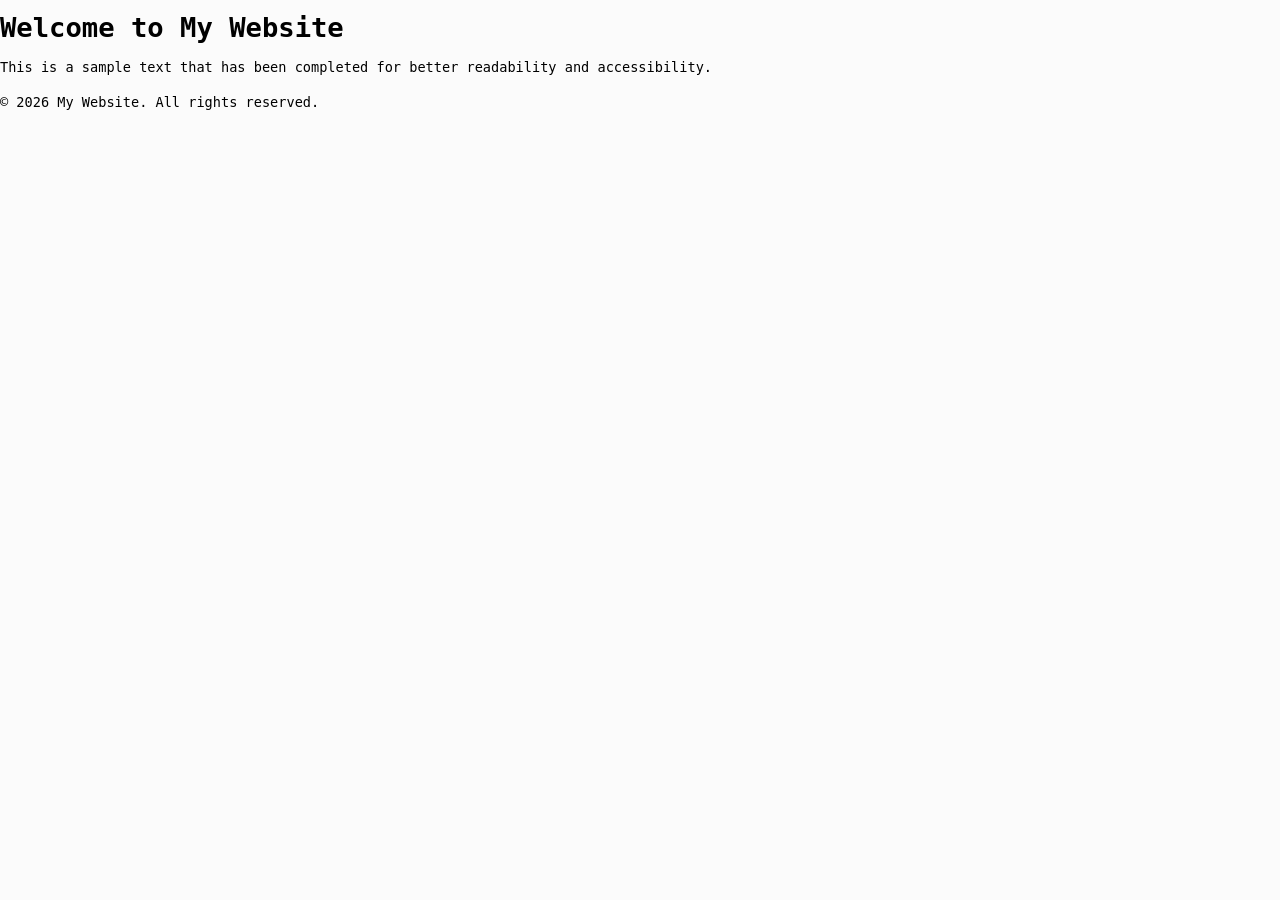
==== index.html @ 0e829ebf "Fix CSS file paths and rename stylesheet file Co-authored-by: Phrrancis <60043467+Phrrancis@users.no" ====
<!DOCTYPE html>
<html lang="en">
<head>
    <meta charset="UTF-8">
    <meta name="viewport" content="width=device-width, initial-scale=1.0">
    <link rel="stylesheet" href="stylesheets/normalise.css">
    <link rel="stylesheet" href="stylesheets/stylesheet.css">
    <title>My Website</title>
</head>
<body>
    <header>
        <h1>Welcome to My Website</h1>
    </header>
    <main>
        <section>
            <p>This is a sample text that has been completed for better readability and accessibility.</p>
        </section>
    </main>
    <footer>
        <p>&copy; 2026 My Website. All rights reserved.</p>
    </footer>
    <script>
        // Initialize analytics with the correct domain
        var analyticsDomain = 'https://www.correct-analytics-domain.com';
    </script>
</body>
</html>
---- stylesheets/normalise.css ----
/*! normalize.css | Optimized for modern browsers | Updated Version */

/* Base Reset */
html {
    font-family: sans-serif; /* Default font family */
    -ms-text-size-adjust: 100%; /* Prevent text size adjust in IE */
    -webkit-text-size-adjust: 100%; /* Prevent text size adjust in WebKit browsers */
}

body {
    margin: 0;
}

/* HTML5 Sectioning Elements */
article,
aside,
details,
figcaption,
figure,
footer,
header,
main,
menu,
nav,
section,
summary {
    display: block; /* Ensure proper block behavior */
}

/* Media Elements */
audio,
canvas,
progress,
video {
    display: inline-block; /* Consistency across browsers */
    vertical-align: baseline
---- stylesheets/stylesheet.css ----
* {
    box-sizing: border-box;
}

body {
    margin: 0;
    padding: 0;
    font-family: 'Roboto Mono', monospace; /* Keep unique font choice */
    font-size: 0.85rem;
    line-height: 1.3rem;
    color: #000;
    background-color: #FBFBFB;
}

/* Links */
a {
    color: #005C9C;
    text-decoration: none;
}
a:hover {
    text-decoration: underline;
}

/* Main Content */
.main-content {
    margin: 0 auto;
    padding: 2rem 1rem;
    max-width: 42rem;
}
@media screen and (min-width: 42em) {
    .main-content {
        padding: 4rem 6rem;
        max-width: 48rem;
    }
}

.main-content p {
    margin: 1.5rem 0;
}

.main-content strong {
    font-weight: normal;
    border-bottom: 2px solid indianred;
}

/* Lists */
.main-content ul {
    margin: 0;
    padding-left: 1rem;
}
.main-content ul li {
    margin: 0.5rem 0;
    line-height: 1.5rem;
}

/* Headings */
h2 {
    margin: 1rem 0;
    font-size: 1rem;
}
h2 span {
    font-size: 0.8rem;
    color: #bbb;
    font-weight: normal;
}

/* Horizontal Rule */
hr {
    border: none;
    border-top: 1px solid #ddd;
    margin: 1rem 0;
}

/* Navigation Links */
a.nav {
    margin: 2rem 0;
    display: block;
    font-weight: bold;
}
a.nav:hover {
    text-decoration: underline;
}

/* Date Styling */
.date {
    color: #bbb;
    font-weight: bold;
    font-size: 12px;
    display: inline-block;
    margin-right: 10px;
}

/* Posts */
.post {
    line-height: 1.7rem;
}
.post img {
    width: 100%; /*
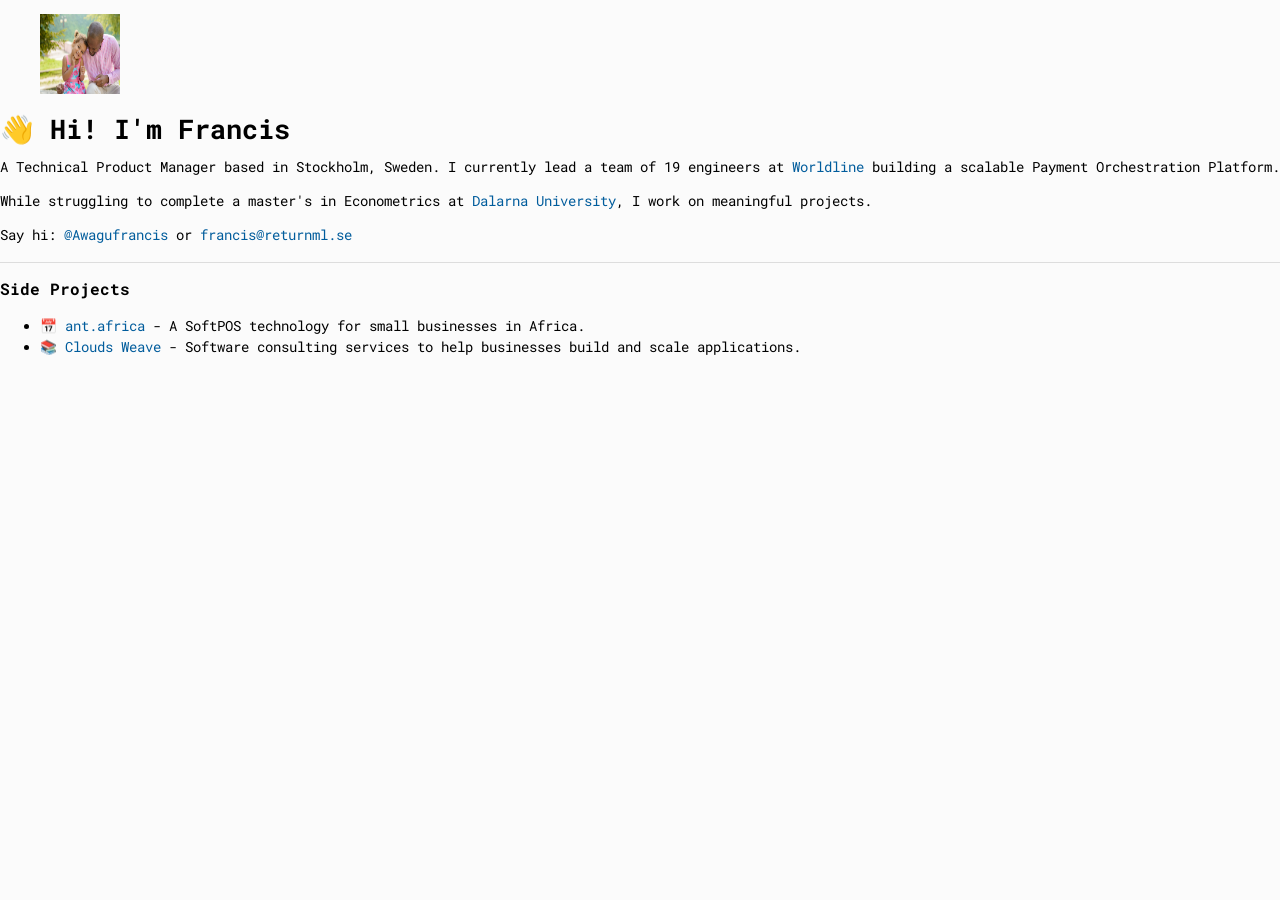
==== commit 1bc2243e: "Revert "Updated index.html with improved HTML and fixed references" This reverts commit 9c46b433aa74" ====
--- a/index.html
+++ b/index.html
@@ -2,26 +2,49 @@
 <html lang="en">
 <head>
     <meta charset="UTF-8">
-    <meta name="viewport" content="width=device-width, initial-scale=1.0">
-    <link rel="stylesheet" href="stylesheets/normalise.css">
-    <link rel="stylesheet" href="stylesheets/stylesheet.css">
-    <title>My Website</title>
+    <meta name="viewport" content="width=device-width, initial-scale=1">
+    <meta name="author" content="Francis Awagu">
+    <meta name="description" content="Portfolio of Francis Awagu, Technical Product Manager based in Sweden.">
+    <link rel="stylesheet" href="stylesheets/normalize.css" media="screen">
+    <link rel="stylesheet" href="stylesheets/stylesheet.css?v=1" media="screen">
+    <link href="https://fonts.googleapis.com/css2?family=Krona+One&family=Roboto+Mono:wght@400;700&display=swap" 
+          rel="stylesheet">
+    <link rel="alternate" type="application/rss+xml" title="Francis Awagu | Indie Hacking" href="/feed.xml">
+    <link rel="icon" href="favicon.ico">
+    <title>Francis Awagu</title>
 </head>
 <body>
     <header>
-        <h1>Welcome to My Website</h1>
+        <figure>
+            <img src="profile_pic.jpg" alt="Portrait of Francis Awagu" width="80" height="80" loading="lazy" class="profile-pic">
+        </figure>
+        <h1>👋 Hi! I'm Francis</h1>
+        <p>
+            A Technical Product Manager based in Stockholm, Sweden. I currently lead a team of 19 engineers at 
+            <a href="https://worldline.com/en-gb/home/main-navigation/solutions/merchants/payment-orchestration" 
+               target="_blank" rel="noopener noreferrer">Worldline</a> building a scalable Payment Orchestration Platform.
+        </p>
+        <p>
+            While struggling to complete a master's in Econometrics at 
+            <a href="https://www.du.se/en" target="_blank" rel="noopener noreferrer">Dalarna University</a>, I work on meaningful projects.
+        </p>
+        <p>Say hi: 
+            <a href="https://twitter.com/Awagufrancis" target="_blank" rel="noopener noreferrer">@Awagufrancis</a> or 
+            <a href="mailto:francis@returnml.se">francis@returnml.se</a>
+        </p>
     </header>
+    <hr>
     <main>
         <section>
-            <p>This is a sample text that has been completed for better readability and accessibility.</p>
+            <h2>Side Projects</h2>
+            <ul>
+                <li>📅 <a href="https://ant.africa/" target="_blank" rel="noopener noreferrer">ant.africa</a> - A SoftPOS technology for small businesses in Africa.</li>
+                <li>📚 <a href="https://clouds-weave.com/" target="_blank" rel="noopener noreferrer">Clouds Weave</a> - Software consulting services to help businesses build and scale applications.</li>
+            </ul>
         </section>
     </main>
     <footer>
-        <p>&copy; 2026 My Website. All rights reserved.</p>
+        <script defer data-domain="irazayats.com" src="https://plausible.io/js/script.js"></script>
     </footer>
-    <script>
-        // Initialize analytics with the correct domain
-        var analyticsDomain = 'https://www.correct-analytics-domain.com';
-    </script>
 </body>
-</html>+</html>
--- a/stylesheets/stylesheet.css
+++ b/stylesheets/stylesheet.css
@@ -95,4 +95,5 @@
     line-height: 1.7rem;
 }
 .post img {
-    width: 100%; /*
+    width: 100%;
+}
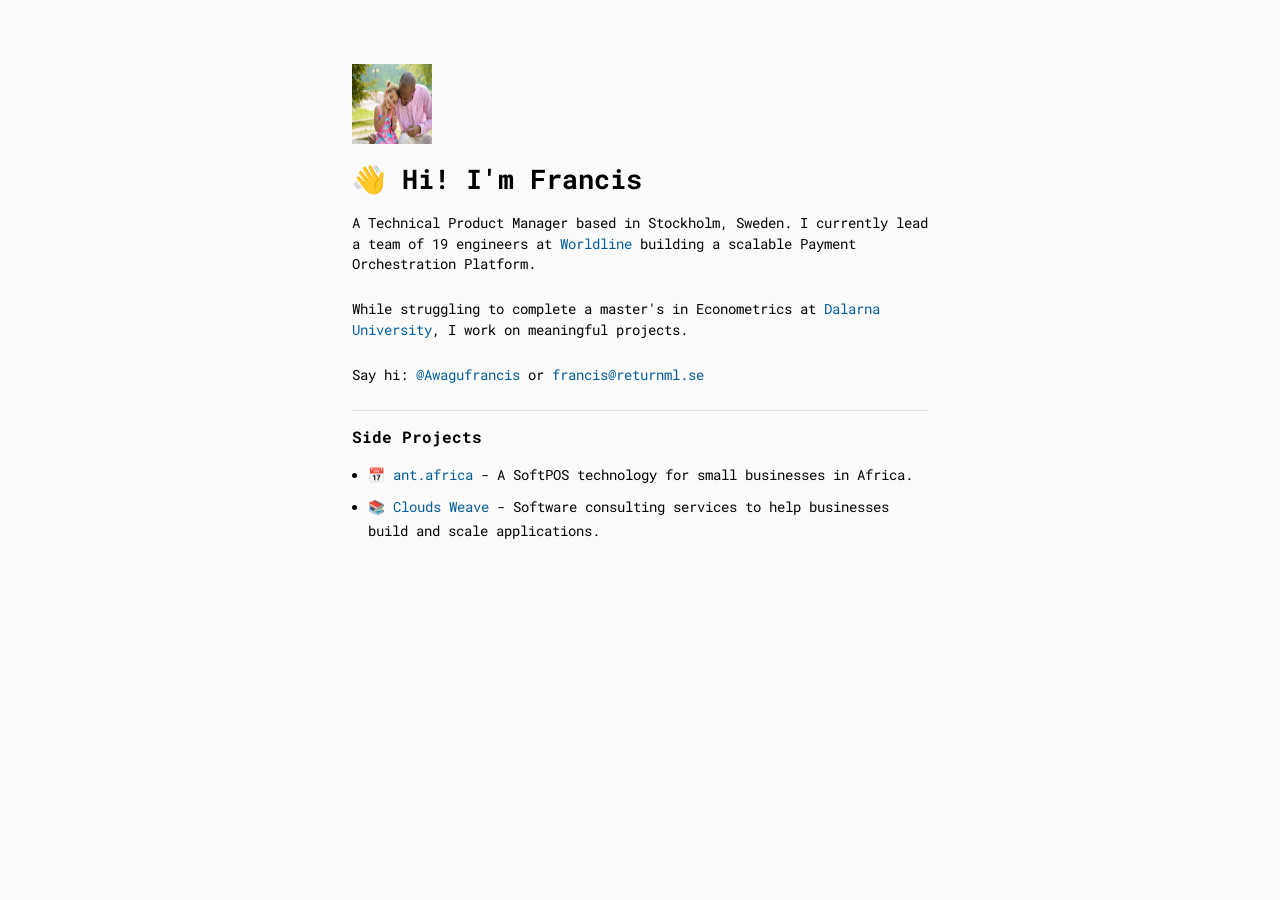
==== commit f3bd8d63: "Fix bugs, accessibility, SEO, and performance issues - Fix Plausible analytics domain (was irazayats" ====
--- a/index.html
+++ b/index.html
@@ -5,46 +5,71 @@
     <meta name="viewport" content="width=device-width, initial-scale=1">
     <meta name="author" content="Francis Awagu">
     <meta name="description" content="Portfolio of Francis Awagu, Technical Product Manager based in Sweden.">
-    <link rel="stylesheet" href="stylesheets/normalize.css" media="screen">
-    <link rel="stylesheet" href="stylesheets/stylesheet.css?v=1" media="screen">
-    <link href="https://fonts.googleapis.com/css2?family=Krona+One&family=Roboto+Mono:wght@400;700&display=swap" 
+
+    <!-- Open Graph / Social sharing -->
+    <meta property="og:type" content="website">
+    <meta property="og:url" content="https://francis.github.io/">
+    <meta property="og:title" content="Francis Awagu | Technical Product Manager">
+    <meta property="og:description" content="Portfolio of Francis Awagu, Technical Product Manager based in Sweden.">
+    <meta property="og:image" content="https://francis.github.io/profile_pic.jpg">
+    <meta name="twitter:card" content="summary">
+    <meta name="twitter:site" content="@Awagufrancis">
+    <meta name="twitter:title" content="Francis Awagu | Technical Product Manager">
+    <meta name="twitter:description" content="Portfolio of Francis Awagu, Technical Product Manager based in Sweden.">
+    <meta name="twitter:image" content="https://francis.github.io/profile_pic.jpg">
+
+    <!-- Canonical URL -->
+    <link rel="canonical" href="https://francis.github.io/">
+
+    <link rel="stylesheet" href="stylesheets/normalise.css" media="screen">
+    <link rel="stylesheet" href="stylesheets/stylesheet.css" media="screen">
+
+    <!-- Google Fonts with preconnect for performance -->
+    <link rel="preconnect" href="https://fonts.googleapis.com">
+    <link rel="preconnect" href="https://fonts.gstatic.com" crossorigin>
+    <link href="https://fonts.googleapis.com/css2?family=Krona+One&family=Roboto+Mono:wght@400;700&display=swap"
           rel="stylesheet">
-    <link rel="alternate" type="application/rss+xml" title="Francis Awagu | Indie Hacking" href="/feed.xml">
-    <link rel="icon" href="favicon.ico">
-    <title>Francis Awagu</title>
+
+    <link rel="icon" href="favicon.svg" type="image/svg+xml">
+    <title>Francis Awagu | Technical Product Manager</title>
 </head>
 <body>
-    <header>
-        <figure>
-            <img src="profile_pic.jpg" alt="Portrait of Francis Awagu" width="80" height="80" loading="lazy" class="profile-pic">
-        </figure>
-        <h1>👋 Hi! I'm Francis</h1>
-        <p>
-            A Technical Product Manager based in Stockholm, Sweden. I currently lead a team of 19 engineers at 
-            <a href="https://worldline.com/en-gb/home/main-navigation/solutions/merchants/payment-orchestration" 
-               target="_blank" rel="noopener noreferrer">Worldline</a> building a scalable Payment Orchestration Platform.
-        </p>
-        <p>
-            While struggling to complete a master's in Econometrics at 
-            <a href="https://www.du.se/en" target="_blank" rel="noopener noreferrer">Dalarna University</a>, I work on meaningful projects.
-        </p>
-        <p>Say hi: 
-            <a href="https://twitter.com/Awagufrancis" target="_blank" rel="noopener noreferrer">@Awagufrancis</a> or 
-            <a href="mailto:francis@returnml.se">francis@returnml.se</a>
-        </p>
-    </header>
-    <hr>
-    <main>
-        <section>
-            <h2>Side Projects</h2>
-            <ul>
-                <li>📅 <a href="https://ant.africa/" target="_blank" rel="noopener noreferrer">ant.africa</a> - A SoftPOS technology for small businesses in Africa.</li>
-                <li>📚 <a href="https://clouds-weave.com/" target="_blank" rel="noopener noreferrer">Clouds Weave</a> - Software consulting services to help businesses build and scale applications.</li>
-            </ul>
-        </section>
-    </main>
-    <footer>
-        <script defer data-domain="irazayats.com" src="https://plausible.io/js/script.js"></script>
-    </footer>
+    <a class="skip-link" href="#content">Skip to content</a>
+
+    <div class="main-content">
+        <header>
+            <img src="profile_pic.jpg" alt="Portrait of Francis Awagu" width="80" height="80" loading="eager" class="profile-pic">
+            <h1>👋 Hi! I'm Francis</h1>
+            <p>
+                A Technical Product Manager based in Stockholm, Sweden. I currently lead a team of 19 engineers at
+                <a href="https://worldline.com/en-gb/home/main-navigation/solutions/merchants/payment-orchestration"
+                   target="_blank" rel="noopener noreferrer external">Worldline</a> building a scalable Payment Orchestration Platform.
+            </p>
+            <p>
+                While struggling to complete a master's in Econometrics at
+                <a href="https://www.du.se/en" target="_blank" rel="noopener noreferrer external">Dalarna University</a>, I work on meaningful projects.
+            </p>
+            <p>Say hi:
+                <a href="https://twitter.com/Awagufrancis" target="_blank" rel="noopener noreferrer external">@Awagufrancis</a> or
+                <a href="mailto:francis@returnml.se">francis@returnml.se</a>
+            </p>
+        </header>
+
+        <hr>
+
+        <main id="content" tabindex="-1">
+            <section aria-labelledby="side-projects">
+                <h2 id="side-projects">Side Projects</h2>
+                <ul>
+                    <li>📅 <a href="https://ant.africa/" target="_blank" rel="noopener noreferrer external">ant.africa</a> - A SoftPOS technology for small businesses in Africa.</li>
+                    <li>📚 <a href="https://clouds-weave.com/" target="_blank" rel="noopener noreferrer external">Clouds Weave</a> - Software consulting services to help businesses build and scale applications.</li>
+                </ul>
+            </section>
+        </main>
+
+        <footer>
+            <script defer data-domain="francis.github.io" src="https://plausible.io/js/script.js"></script>
+        </footer>
+    </div>
 </body>
 </html>
--- a/stylesheets/normalise.css
+++ b/stylesheets/normalise.css
@@ -0,0 +1,37 @@
+/*! normalize.css | Optimized for modern browsers | Updated Version */
+
+/* Base Reset */
+html {
+    font-family: sans-serif; /* Default font family */
+    -ms-text-size-adjust: 100%; /* Prevent text size adjust in IE */
+    -webkit-text-size-adjust: 100%; /* Prevent text size adjust in WebKit browsers */
+}
+
+body {
+    margin: 0;
+}
+
+/* HTML5 Sectioning Elements */
+article,
+aside,
+details,
+figcaption,
+figure,
+footer,
+header,
+main,
+menu,
+nav,
+section,
+summary {
+    display: block; /* Ensure proper block behavior */
+}
+
+/* Media Elements */
+audio,
+canvas,
+progress,
+video {
+    display: inline-block; /* Consistency across browsers */
+    vertical-align: baseline;
+}
--- a/stylesheets/stylesheet.css
+++ b/stylesheets/stylesheet.css
@@ -81,13 +81,36 @@
     text-decoration: underline;
 }
 
+/* Skip Link */
+.skip-link {
+    position: absolute;
+    top: -100%;
+    left: 0;
+    padding: 0.5rem 1rem;
+    background: #005C9C;
+    color: #fff;
+    font-weight: bold;
+    z-index: 100;
+    text-decoration: none;
+}
+.skip-link:focus {
+    top: 0;
+}
+
+/* Focus styles for keyboard navigation */
+a:focus-visible {
+    outline: 2px solid #005C9C;
+    outline-offset: 2px;
+    border-radius: 2px;
+}
+
 /* Date Styling */
 .date {
     color: #bbb;
     font-weight: bold;
-    font-size: 12px;
+    font-size: 0.75rem;
     display: inline-block;
-    margin-right: 10px;
+    margin-right: 0.625rem;
 }
 
 /* Posts */
@@ -96,4 +119,6 @@
 }
 .post img {
     width: 100%;
+    height: auto;
+    display: block;
 }
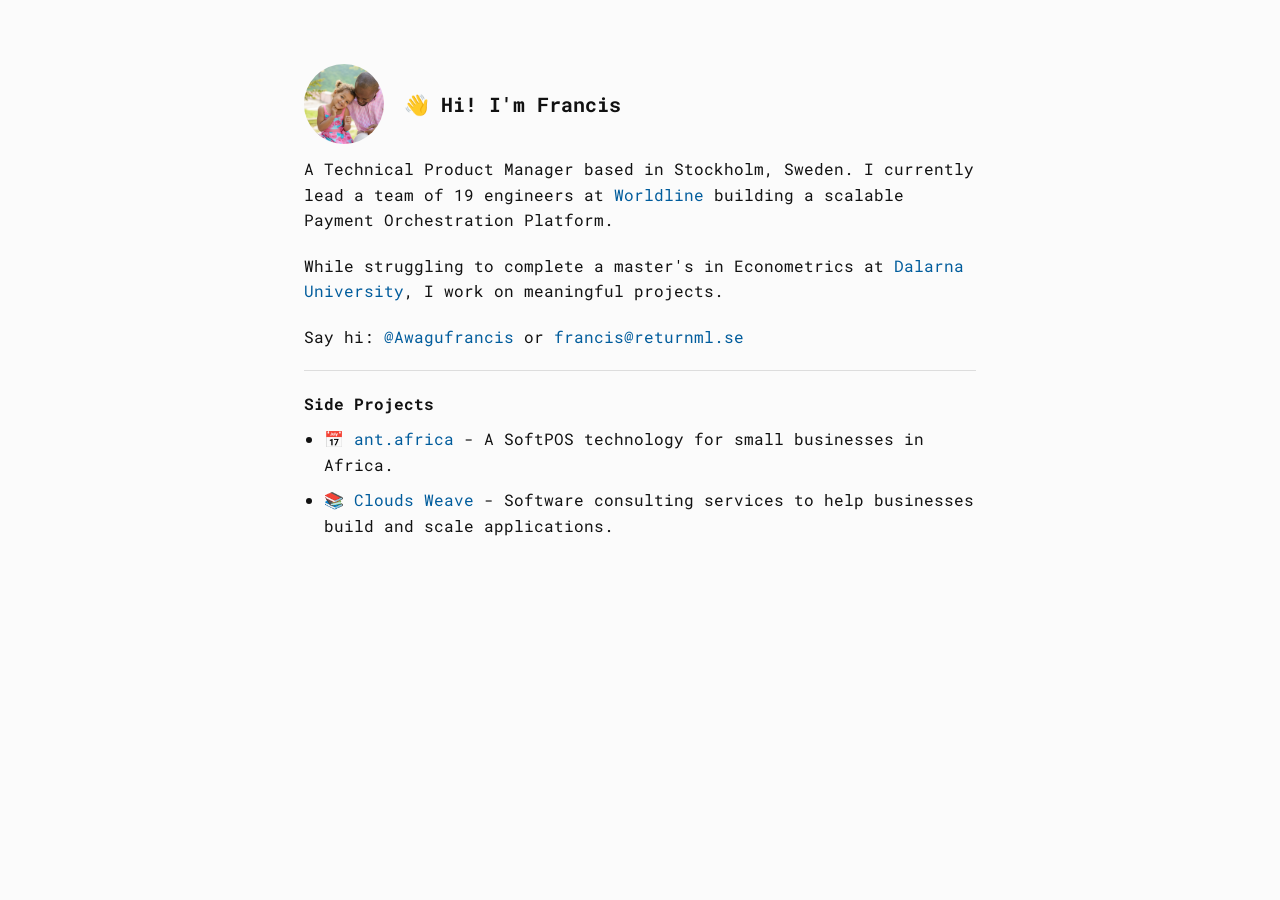
==== commit 2faaa165: "Make site mobile-first responsive - Rewrite stylesheet.css mobile-first (base styles target small sc" ====
--- a/index.html
+++ b/index.html
@@ -38,8 +38,12 @@
 
     <div class="main-content">
         <header>
-            <img src="profile_pic.jpg" alt="Portrait of Francis Awagu" width="80" height="80" loading="eager" class="profile-pic">
-            <h1>👋 Hi! I'm Francis</h1>
+            <div class="site-header">
+                <img src="profile_pic.jpg" alt="Portrait of Francis Awagu" width="80" height="80" loading="eager" class="profile-pic">
+                <div class="header-text">
+                    <h1>👋 Hi! I'm Francis</h1>
+                </div>
+            </div>
             <p>
                 A Technical Product Manager based in Stockholm, Sweden. I currently lead a team of 19 engineers at
                 <a href="https://worldline.com/en-gb/home/main-navigation/solutions/merchants/payment-orchestration"
--- a/stylesheets/stylesheet.css
+++ b/stylesheets/stylesheet.css
@@ -1,87 +1,15 @@
-* {
+/* ============================================================
+   Base reset
+   ============================================================ */
+*,
+*::before,
+*::after {
     box-sizing: border-box;
 }
 
-body {
-    margin: 0;
-    padding: 0;
-    font-family: 'Roboto Mono', monospace; /* Keep unique font choice */
-    font-size: 0.85rem;
-    line-height: 1.3rem;
-    color: #000;
-    background-color: #FBFBFB;
-}
-
-/* Links */
-a {
-    color: #005C9C;
-    text-decoration: none;
-}
-a:hover {
-    text-decoration: underline;
-}
-
-/* Main Content */
-.main-content {
-    margin: 0 auto;
-    padding: 2rem 1rem;
-    max-width: 42rem;
-}
-@media screen and (min-width: 42em) {
-    .main-content {
-        padding: 4rem 6rem;
-        max-width: 48rem;
-    }
-}
-
-.main-content p {
-    margin: 1.5rem 0;
-}
-
-.main-content strong {
-    font-weight: normal;
-    border-bottom: 2px solid indianred;
-}
-
-/* Lists */
-.main-content ul {
-    margin: 0;
-    padding-left: 1rem;
-}
-.main-content ul li {
-    margin: 0.5rem 0;
-    line-height: 1.5rem;
-}
-
-/* Headings */
-h2 {
-    margin: 1rem 0;
-    font-size: 1rem;
-}
-h2 span {
-    font-size: 0.8rem;
-    color: #bbb;
-    font-weight: normal;
-}
-
-/* Horizontal Rule */
-hr {
-    border: none;
-    border-top: 1px solid #ddd;
-    margin: 1rem 0;
-}
-
-/* Navigation Links */
-a.nav {
-    margin: 2rem 0;
-    display: block;
-    font-weight: bold;
-}
-a.nav:hover {
-    text-decoration: underline;
-}
-
-/* Skip Link */
+/* ============================================================
+   Skip link (accessibility)
+   ============================================================ */
 .skip-link {
     position: absolute;
     top: -100%;
@@ -97,28 +25,202 @@
     top: 0;
 }
 
-/* Focus styles for keyboard navigation */
+/* ============================================================
+   Typography — mobile first (base = small screen)
+   ============================================================ */
+body {
+    margin: 0;
+    padding: 0;
+    font-family: 'Roboto Mono', monospace;
+    font-size: 1rem;          /* 16px base — readable on all screens */
+    line-height: 1.6;
+    color: #111;
+    background-color: #FBFBFB;
+    -webkit-text-size-adjust: 100%;
+}
+
+h1 {
+    font-size: 1.25rem;
+    line-height: 1.3;
+    margin: 0.5rem 0 0;
+}
+
+h2 {
+    font-size: 1rem;
+    margin: 1rem 0 0.5rem;
+}
+
+h2 span {
+    font-size: 0.8rem;
+    color: #bbb;
+    font-weight: normal;
+}
+
+/* ============================================================
+   Links
+   ============================================================ */
+a {
+    color: #005C9C;
+    text-decoration: none;
+    /* Larger tap target on touch devices */
+    display: inline;
+}
+
+a:hover {
+    text-decoration: underline;
+}
+
 a:focus-visible {
     outline: 2px solid #005C9C;
-    outline-offset: 2px;
+    outline-offset: 3px;
     border-radius: 2px;
 }
 
-/* Date Styling */
+/* ============================================================
+   Layout — mobile first, single column
+   ============================================================ */
+.main-content {
+    margin: 0 auto;
+    padding: 1.5rem 1rem;     /* tight padding on small screens */
+    max-width: 100%;
+    width: 100%;
+}
+
+/* Tablet and up */
+@media screen and (min-width: 40em) {
+    .main-content {
+        padding: 2.5rem 2rem;
+        max-width: 44rem;
+    }
+}
+
+/* Desktop */
+@media screen and (min-width: 60em) {
+    .main-content {
+        padding: 4rem 3rem;
+        max-width: 48rem;
+    }
+}
+
+/* ============================================================
+   Header — profile pic + intro
+   ============================================================ */
+.site-header {
+    display: flex;
+    flex-direction: column;
+    align-items: flex-start;
+    gap: 0.75rem;
+}
+
+.profile-pic {
+    width: 72px;
+    height: 72px;
+    border-radius: 50%;
+    object-fit: cover;
+    flex-shrink: 0;
+    display: block;
+}
+
+/* On wider screens, put pic and text side by side */
+@media screen and (min-width: 40em) {
+    .site-header {
+        flex-direction: row;
+        align-items: center;
+        gap: 1.25rem;
+    }
+
+    .profile-pic {
+        width: 80px;
+        height: 80px;
+    }
+}
+
+.header-text h1 {
+    margin: 0;
+}
+
+/* ============================================================
+   Body copy
+   ============================================================ */
+.main-content p {
+    margin: 1.25rem 0;
+}
+
+/* On mobile, the first paragraph after the header gets less top margin */
+.site-header + p,
+header > p:first-of-type {
+    margin-top: 0.75rem;
+}
+
+.main-content strong {
+    font-weight: normal;
+    border-bottom: 2px solid indianred;
+}
+
+/* ============================================================
+   Lists
+   ============================================================ */
+.main-content ul {
+    margin: 0.5rem 0;
+    padding-left: 1.25rem;
+}
+
+.main-content ul li {
+    margin: 0.625rem 0;
+    line-height: 1.6;
+}
+
+/* ============================================================
+   Horizontal rule
+   ============================================================ */
+hr {
+    border: none;
+    border-top: 1px solid #ddd;
+    margin: 1.25rem 0;
+}
+
+/* ============================================================
+   Navigation links
+   ============================================================ */
+a.nav {
+    display: inline-block;
+    margin: 1.5rem 0;
+    font-weight: bold;
+    /* Minimum 44px tap target height */
+    padding: 0.5rem 0;
+    min-height: 44px;
+    line-height: 44px;
+}
+
+/* ============================================================
+   Date
+   ============================================================ */
 .date {
     color: #bbb;
     font-weight: bold;
     font-size: 0.75rem;
     display: inline-block;
-    margin-right: 0.625rem;
-}
-
-/* Posts */
+    margin-right: 0.5rem;
+}
+
+/* ============================================================
+   Posts
+   ============================================================ */
 .post {
-    line-height: 1.7rem;
-}
+    line-height: 1.7;
+}
+
 .post img {
     width: 100%;
     height: auto;
     display: block;
-}
+    border-radius: 4px;
+}
+
+/* ============================================================
+   Footer
+   ============================================================ */
+footer {
+    margin-top: 2rem;
+    padding-top: 1rem;
+}
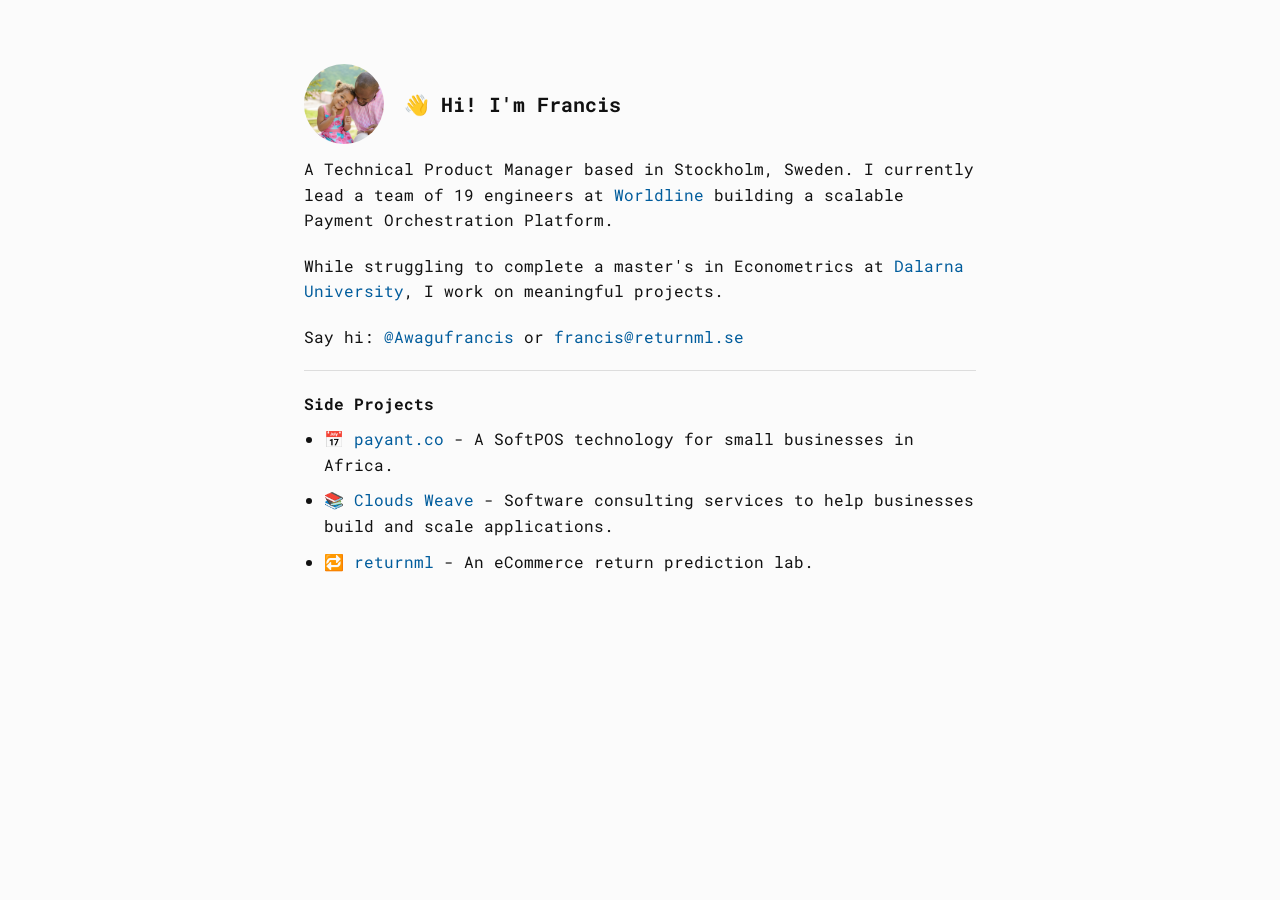
==== commit b4636f59: "Update side projects list - Replace ant.africa with payant.co - Add returnml.com - eCommerce return " ====
--- a/index.html
+++ b/index.html
@@ -65,8 +65,9 @@
             <section aria-labelledby="side-projects">
                 <h2 id="side-projects">Side Projects</h2>
                 <ul>
-                    <li>📅 <a href="https://ant.africa/" target="_blank" rel="noopener noreferrer external">ant.africa</a> - A SoftPOS technology for small businesses in Africa.</li>
+                    <li>📅 <a href="https://www.payant.co/" target="_blank" rel="noopener noreferrer external">payant.co</a> - A SoftPOS technology for small businesses in Africa.</li>
                     <li>📚 <a href="https://clouds-weave.com/" target="_blank" rel="noopener noreferrer external">Clouds Weave</a> - Software consulting services to help businesses build and scale applications.</li>
+                    <li>🔁 <a href="https://www.returnml.com/" target="_blank" rel="noopener noreferrer external">returnml</a> - An eCommerce return prediction lab.</li>
                 </ul>
             </section>
         </main>
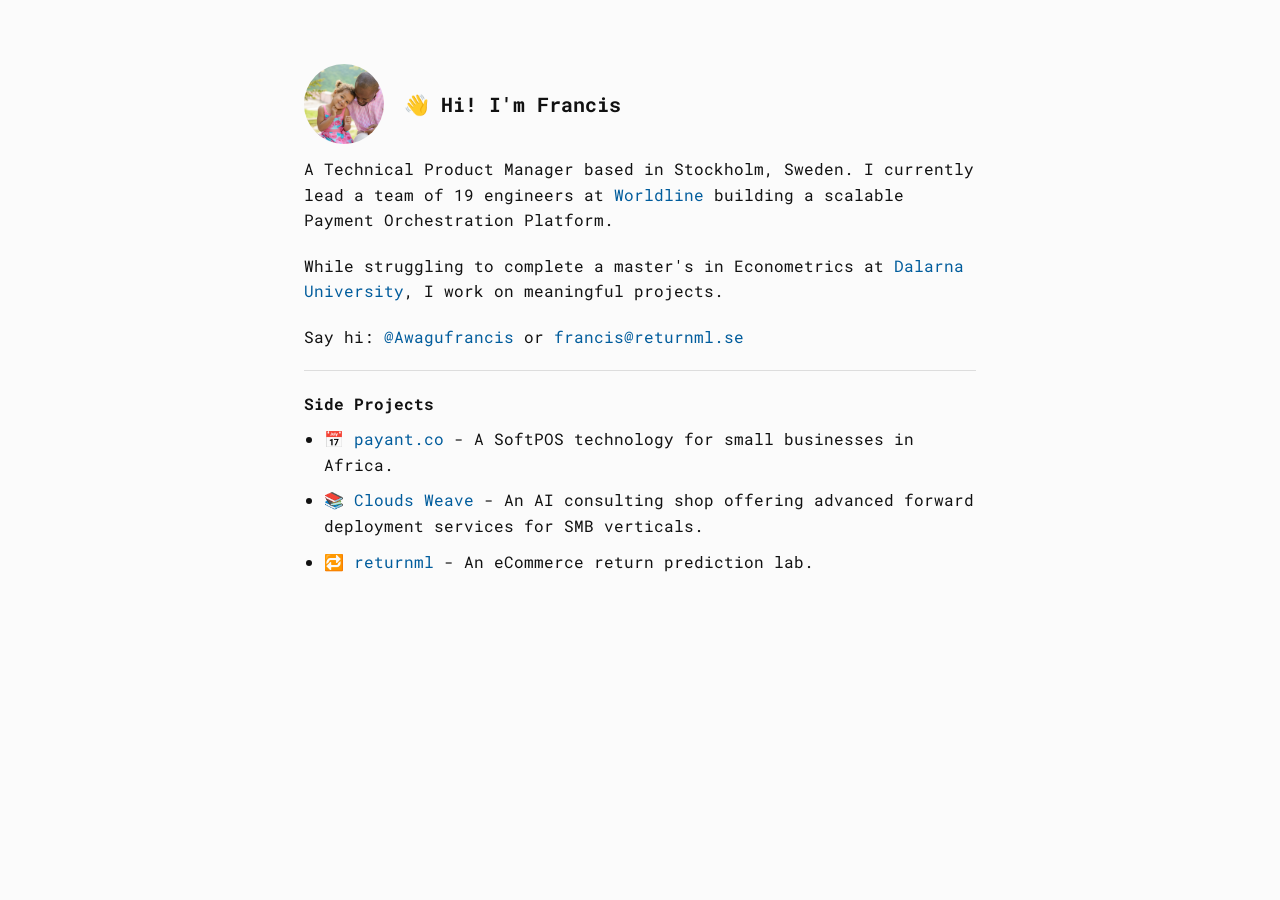
==== commit d6473169: "Update Clouds Weave description" ====
--- a/index.html
+++ b/index.html
@@ -66,7 +66,7 @@
                 <h2 id="side-projects">Side Projects</h2>
                 <ul>
                     <li>📅 <a href="https://www.payant.co/" target="_blank" rel="noopener noreferrer external">payant.co</a> - A SoftPOS technology for small businesses in Africa.</li>
-                    <li>📚 <a href="https://clouds-weave.com/" target="_blank" rel="noopener noreferrer external">Clouds Weave</a> - Software consulting services to help businesses build and scale applications.</li>
+                    <li>📚 <a href="https://clouds-weave.com/" target="_blank" rel="noopener noreferrer external">Clouds Weave</a> - An AI consulting shop offering advanced forward deployment services for SMB verticals.</li>
                     <li>🔁 <a href="https://www.returnml.com/" target="_blank" rel="noopener noreferrer external">returnml</a> - An eCommerce return prediction lab.</li>
                 </ul>
             </section>
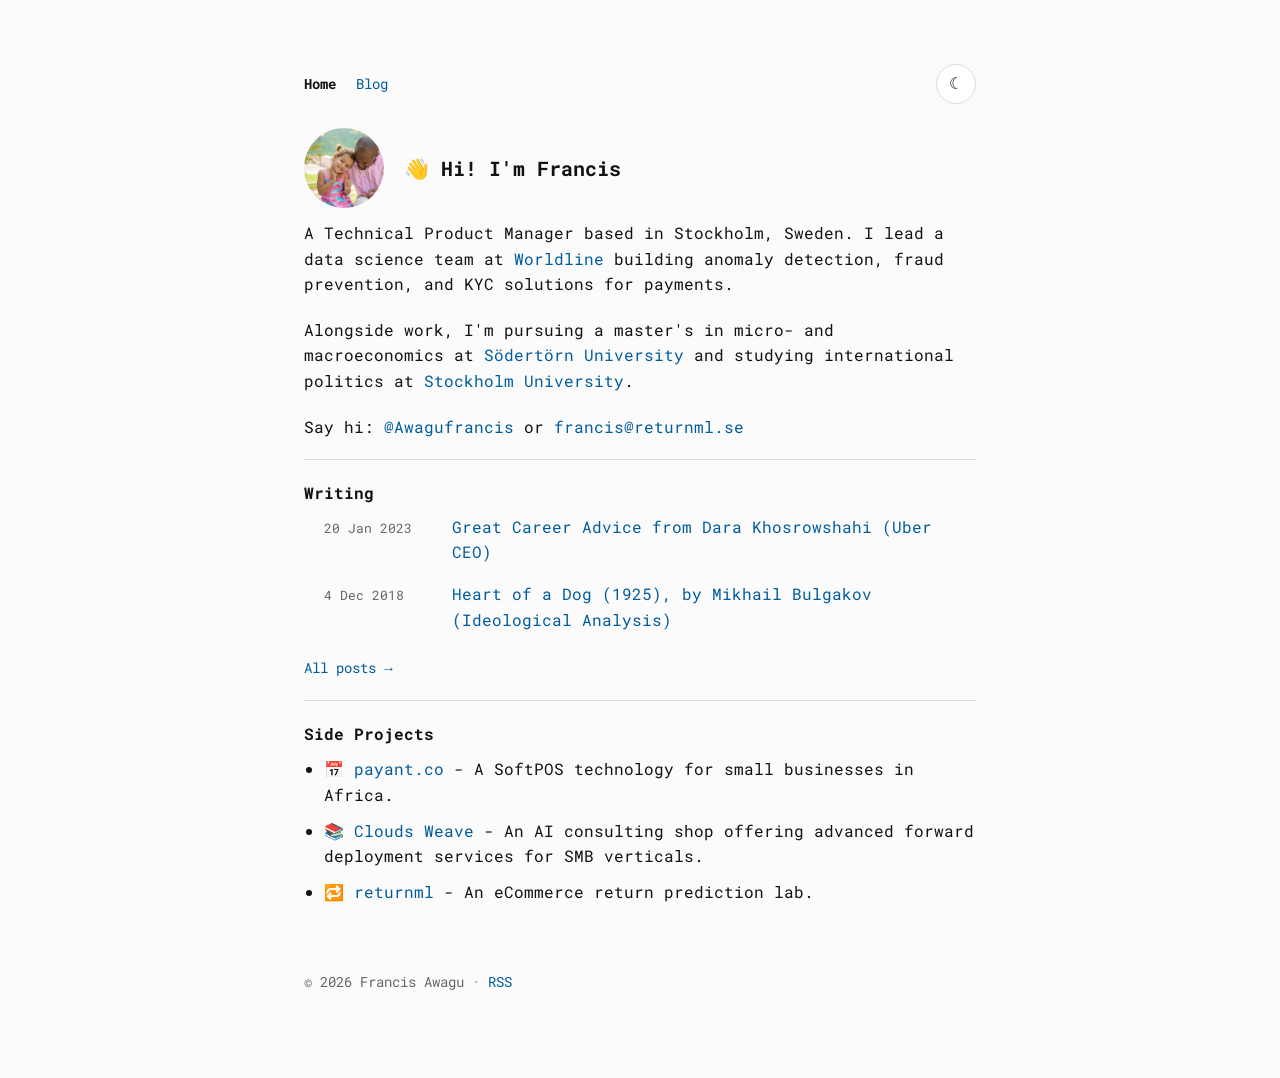
==== commit 90889c03: "Add blog, dark mode, and update bio Content - Update role: now leading a data science team at Worldl" ====
--- a/index.html
+++ b/index.html
@@ -3,55 +3,71 @@
 <head>
     <meta charset="UTF-8">
     <meta name="viewport" content="width=device-width, initial-scale=1">
+    <meta name="color-scheme" content="light dark">
     <meta name="author" content="Francis Awagu">
-    <meta name="description" content="Portfolio of Francis Awagu, Technical Product Manager based in Sweden.">
+    <meta name="description" content="Portfolio and blog of Francis Awagu, Technical Product Manager based in Sweden.">
 
     <!-- Open Graph / Social sharing -->
     <meta property="og:type" content="website">
     <meta property="og:url" content="https://francis.github.io/">
     <meta property="og:title" content="Francis Awagu | Technical Product Manager">
-    <meta property="og:description" content="Portfolio of Francis Awagu, Technical Product Manager based in Sweden.">
+    <meta property="og:description" content="Portfolio and blog of Francis Awagu, Technical Product Manager based in Sweden.">
     <meta property="og:image" content="https://francis.github.io/profile_pic.jpg">
     <meta name="twitter:card" content="summary">
     <meta name="twitter:site" content="@Awagufrancis">
     <meta name="twitter:title" content="Francis Awagu | Technical Product Manager">
-    <meta name="twitter:description" content="Portfolio of Francis Awagu, Technical Product Manager based in Sweden.">
+    <meta name="twitter:description" content="Portfolio and blog of Francis Awagu, Technical Product Manager based in Sweden.">
     <meta name="twitter:image" content="https://francis.github.io/profile_pic.jpg">
 
     <!-- Canonical URL -->
     <link rel="canonical" href="https://francis.github.io/">
+    <link rel="alternate" type="application/rss+xml" title="Francis Awagu's Blog" href="/feed.xml">
 
-    <link rel="stylesheet" href="stylesheets/normalise.css" media="screen">
-    <link rel="stylesheet" href="stylesheets/stylesheet.css" media="screen">
+    <link rel="stylesheet" href="/stylesheets/normalise.css" media="screen">
+    <link rel="stylesheet" href="/stylesheets/stylesheet.css" media="screen">
+    <script src="/js/theme.js"></script>
 
     <!-- Google Fonts with preconnect for performance -->
     <link rel="preconnect" href="https://fonts.googleapis.com">
     <link rel="preconnect" href="https://fonts.gstatic.com" crossorigin>
-    <link href="https://fonts.googleapis.com/css2?family=Krona+One&family=Roboto+Mono:wght@400;700&display=swap"
+    <link href="https://fonts.googleapis.com/css2?family=Roboto+Mono:wght@400;700&display=swap"
           rel="stylesheet">
 
-    <link rel="icon" href="favicon.svg" type="image/svg+xml">
+    <link rel="icon" href="/favicon.svg" type="image/svg+xml">
     <title>Francis Awagu | Technical Product Manager</title>
 </head>
 <body>
     <a class="skip-link" href="#content">Skip to content</a>
 
     <div class="main-content">
+        <div class="top-bar">
+            <nav class="site-nav" aria-label="Site">
+                <a href="/" aria-current="page">Home</a>
+                <a href="/blog/">Blog</a>
+            </nav>
+            <button class="theme-toggle" type="button" aria-label="Switch to dark mode" aria-pressed="false">
+                <span class="icon-moon" aria-hidden="true">☾</span>
+                <span class="icon-sun" aria-hidden="true">☀</span>
+            </button>
+        </div>
+
         <header>
             <div class="site-header">
-                <img src="profile_pic.jpg" alt="Portrait of Francis Awagu" width="80" height="80" loading="eager" class="profile-pic">
+                <img src="/profile_pic.jpg" alt="Portrait of Francis Awagu" width="80" height="80" loading="eager" class="profile-pic">
                 <div class="header-text">
                     <h1>👋 Hi! I'm Francis</h1>
                 </div>
             </div>
             <p>
-                A Technical Product Manager based in Stockholm, Sweden. I currently lead a team of 19 engineers at
-                <a href="https://worldline.com/en-gb/home/main-navigation/solutions/merchants/payment-orchestration"
-                   target="_blank" rel="noopener noreferrer external">Worldline</a> building a scalable Payment Orchestration Platform.
+                A Technical Product Manager based in Stockholm, Sweden. I lead a data science team at
+                <a href="https://worldline.com/" target="_blank" rel="noopener noreferrer external">Worldline</a>
+                building anomaly detection, fraud prevention, and KYC solutions for payments.
             </p>
             <p>
-                While struggling to complete a master's in Econometrics at
-                <a href="https://www.du.se/en" target="_blank" rel="noopener noreferrer external">Dalarna University</a>, I work on meaningful projects.
+                Alongside work, I'm pursuing a master's in micro- and macroeconomics at
+                <a href="https://www.sh.se/english" target="_blank" rel="noopener noreferrer external">Södertörn University</a>
+                and studying international politics at
+                <a href="https://www.su.se/english/" target="_blank" rel="noopener noreferrer external">Stockholm University</a>.
             </p>
             <p>Say hi:
                 <a href="https://twitter.com/Awagufrancis" target="_blank" rel="noopener noreferrer external">@Awagufrancis</a> or
@@ -62,6 +78,24 @@
         <hr>
 
         <main id="content" tabindex="-1">
+            <section aria-labelledby="writing">
+                <h2 id="writing">Writing</h2>
+                <!-- Keep the newest 3 posts here. Full list lives at /blog/ -->
+                <ul class="post-list">
+                    <li>
+                        <span class="date"><time datetime="2023-01-20">20 Jan 2023</time></span>
+                        <a href="/blog/2023/great-career-advice-from-dara-khosrowshahi.html">Great Career Advice from Dara Khosrowshahi (Uber CEO)</a>
+                    </li>
+                    <li>
+                        <span class="date"><time datetime="2018-12-04">4 Dec 2018</time></span>
+                        <a href="/blog/2018/heart-of-a-dog-by-mikhail-bulgakov.html">Heart of a Dog (1925), by Mikhail Bulgakov (Ideological Analysis)</a>
+                    </li>
+                </ul>
+                <a class="read-more" href="/blog/">All posts →</a>
+            </section>
+
+            <hr>
+
             <section aria-labelledby="side-projects">
                 <h2 id="side-projects">Side Projects</h2>
                 <ul>
@@ -73,6 +107,7 @@
         </main>
 
         <footer>
+            <p>© 2026 Francis Awagu · <a href="/feed.xml">RSS</a></p>
             <script defer data-domain="francis.github.io" src="https://plausible.io/js/script.js"></script>
         </footer>
     </div>
--- a/stylesheets/stylesheet.css
+++ b/stylesheets/stylesheet.css
@@ -1,3 +1,46 @@
+/* ============================================================
+   Theme tokens
+   Light is the default. Dark applies via system preference or
+   the manual toggle (data-theme="dark" on <html>).
+   ============================================================ */
+:root {
+    color-scheme: light;
+    --bg: #FBFBFB;
+    --bg-elevated: #FFFFFF;
+    --text: #111;
+    --text-muted: #666;
+    --link: #005C9C;
+    --rule: #ddd;
+    --accent: indianred;
+    --code-bg: #f0f0f0;
+}
+
+@media (prefers-color-scheme: dark) {
+    :root:not([data-theme="light"]) {
+        color-scheme: dark;
+        --bg: #121416;
+        --bg-elevated: #1b1e21;
+        --text: #e6e6e6;
+        --text-muted: #9a9a9a;
+        --link: #7cc0ff;
+        --rule: #2e3236;
+        --accent: #e07b7b;
+        --code-bg: #1f2327;
+    }
+}
+
+:root[data-theme="dark"] {
+    color-scheme: dark;
+    --bg: #121416;
+    --bg-elevated: #1b1e21;
+    --text: #e6e6e6;
+    --text-muted: #9a9a9a;
+    --link: #7cc0ff;
+    --rule: #2e3236;
+    --accent: #e07b7b;
+    --code-bg: #1f2327;
+}
+
 /* ============================================================
    Base reset
    ============================================================ */
@@ -15,7 +58,7 @@
     top: -100%;
     left: 0;
     padding: 0.5rem 1rem;
-    background: #005C9C;
+    background: var(--link);
     color: #fff;
     font-weight: bold;
     z-index: 100;
@@ -32,10 +75,10 @@
     margin: 0;
     padding: 0;
     font-family: 'Roboto Mono', monospace;
-    font-size: 1rem;          /* 16px base — readable on all screens */
+    font-size: 1rem;
     line-height: 1.6;
-    color: #111;
-    background-color: #FBFBFB;
+    color: var(--text);
+    background-color: var(--bg);
     -webkit-text-size-adjust: 100%;
 }
 
@@ -52,7 +95,7 @@
 
 h2 span {
     font-size: 0.8rem;
-    color: #bbb;
+    color: var(--text-muted);
     font-weight: normal;
 }
 
@@ -60,9 +103,8 @@
    Links
    ============================================================ */
 a {
-    color: #005C9C;
+    color: var(--link);
     text-decoration: none;
-    /* Larger tap target on touch devices */
     display: inline;
 }
 
@@ -71,7 +113,7 @@
 }
 
 a:focus-visible {
-    outline: 2px solid #005C9C;
+    outline: 2px solid var(--link);
     outline-offset: 3px;
     border-radius: 2px;
 }
@@ -81,12 +123,11 @@
    ============================================================ */
 .main-content {
     margin: 0 auto;
-    padding: 1.5rem 1rem;     /* tight padding on small screens */
+    padding: 1.5rem 1rem;
     max-width: 100%;
     width: 100%;
 }
 
-/* Tablet and up */
 @media screen and (min-width: 40em) {
     .main-content {
         padding: 2.5rem 2rem;
@@ -94,12 +135,70 @@
     }
 }
 
-/* Desktop */
 @media screen and (min-width: 60em) {
     .main-content {
         padding: 4rem 3rem;
         max-width: 48rem;
     }
+}
+
+/* ============================================================
+   Top bar — site nav + theme toggle
+   ============================================================ */
+.top-bar {
+    display: flex;
+    align-items: center;
+    justify-content: space-between;
+    gap: 1rem;
+    margin-bottom: 1.5rem;
+}
+
+.site-nav {
+    display: flex;
+    gap: 1.25rem;
+    font-size: 0.875rem;
+}
+
+.site-nav a[aria-current="page"] {
+    color: var(--text);
+    font-weight: bold;
+}
+
+.theme-toggle {
+    appearance: none;
+    border: 1px solid var(--rule);
+    background: var(--bg-elevated);
+    color: var(--text);
+    border-radius: 999px;
+    width: 2.5rem;
+    height: 2.5rem;
+    display: inline-flex;
+    align-items: center;
+    justify-content: center;
+    cursor: pointer;
+    font-size: 1rem;
+    line-height: 1;
+    padding: 0;
+}
+
+.theme-toggle:hover {
+    border-color: var(--link);
+}
+
+.theme-toggle:focus-visible {
+    outline: 2px solid var(--link);
+    outline-offset: 3px;
+}
+
+.theme-toggle .icon-sun { display: none; }
+.theme-toggle .icon-moon { display: inline; }
+
+:root[data-theme="dark"] .theme-toggle .icon-sun { display: inline; }
+:root[data-theme="dark"] .theme-toggle .icon-moon { display: none; }
+
+@media (prefers-color-scheme: dark) {
+    :root:not([data-theme="light"]) .theme-toggle .icon-sun { display: inline; }
+    :root:not([data-theme="light"]) .theme-toggle .icon-moon { display: none; }
 }
 
 /* ============================================================
@@ -121,7 +220,6 @@
     display: block;
 }
 
-/* On wider screens, put pic and text side by side */
 @media screen and (min-width: 40em) {
     .site-header {
         flex-direction: row;
@@ -146,7 +244,6 @@
     margin: 1.25rem 0;
 }
 
-/* On mobile, the first paragraph after the header gets less top margin */
 .site-header + p,
 header > p:first-of-type {
     margin-top: 0.75rem;
@@ -154,7 +251,7 @@
 
 .main-content strong {
     font-weight: normal;
-    border-bottom: 2px solid indianred;
+    border-bottom: 2px solid var(--accent);
 }
 
 /* ============================================================
@@ -175,46 +272,147 @@
    ============================================================ */
 hr {
     border: none;
-    border-top: 1px solid #ddd;
+    border-top: 1px solid var(--rule);
     margin: 1.25rem 0;
 }
 
 /* ============================================================
-   Navigation links
-   ============================================================ */
-a.nav {
+   Date / meta text
+   ============================================================ */
+.date {
+    color: var(--text-muted);
+    font-size: 0.8rem;
     display: inline-block;
-    margin: 1.5rem 0;
-    font-weight: bold;
-    /* Minimum 44px tap target height */
-    padding: 0.5rem 0;
-    min-height: 44px;
-    line-height: 44px;
-}
-
-/* ============================================================
-   Date
-   ============================================================ */
-.date {
-    color: #bbb;
-    font-weight: bold;
-    font-size: 0.75rem;
+}
+
+/* ============================================================
+   Post list (blog index + homepage "Writing" section)
+   ============================================================ */
+.post-list {
+    list-style: none;
+    padding: 0;
+    margin: 0.5rem 0 0;
+}
+
+.main-content .post-list li {
+    display: flex;
+    flex-direction: column;
+    gap: 0.15rem;
+    margin: 0 0 1rem;
+}
+
+.post-list .date {
+    font-variant-numeric: tabular-nums;
+}
+
+@media screen and (min-width: 40em) {
+    .main-content .post-list li {
+        flex-direction: row;
+        align-items: baseline;
+        gap: 1rem;
+    }
+
+    .post-list .date {
+        flex: 0 0 7rem;
+    }
+}
+
+.post-list .summary {
+    color: var(--text-muted);
+    font-size: 0.9rem;
+    margin: 0.25rem 0 0;
+}
+
+.read-more {
     display: inline-block;
-    margin-right: 0.5rem;
-}
-
-/* ============================================================
-   Posts
+    margin-top: 0.5rem;
+    font-size: 0.9rem;
+}
+
+/* ============================================================
+   Post article
    ============================================================ */
 .post {
     line-height: 1.7;
+    overflow-wrap: break-word;
+}
+
+.post-header {
+    margin-bottom: 2rem;
+}
+
+.post-header h1 {
+    font-size: 1.5rem;
+    margin: 0 0 0.5rem;
+}
+
+.post-header .date {
+    display: block;
+}
+
+.post h2 {
+    font-size: 1.15rem;
+    margin: 2rem 0 0.75rem;
+}
+
+.post h3 {
+    font-size: 1rem;
+    margin: 1.5rem 0 0.5rem;
 }
 
 .post img {
-    width: 100%;
+    max-width: 100%;
     height: auto;
     display: block;
     border-radius: 4px;
+    margin: 1.5rem 0;
+}
+
+.post figure {
+    margin: 1.5rem 0;
+}
+
+.post figcaption {
+    color: var(--text-muted);
+    font-size: 0.85rem;
+    margin-top: 0.5rem;
+}
+
+.post blockquote {
+    margin: 1.5rem 0;
+    padding: 0.25rem 0 0.25rem 1rem;
+    border-left: 3px solid var(--accent);
+    color: var(--text-muted);
+}
+
+.post code {
+    font-family: 'Roboto Mono', monospace;
+    font-size: 0.9em;
+    background: var(--code-bg);
+    padding: 0.1em 0.35em;
+    border-radius: 3px;
+}
+
+.post pre {
+    background: var(--code-bg);
+    padding: 1rem;
+    border-radius: 4px;
+    overflow-x: auto;
+    margin: 1.5rem 0;
+    line-height: 1.5;
+}
+
+.post pre code {
+    background: none;
+    padding: 0;
+    font-size: 0.875rem;
+}
+
+.post-footer {
+    margin-top: 3rem;
+    padding-top: 1.25rem;
+    border-top: 1px solid var(--rule);
+    font-size: 0.9rem;
 }
 
 /* ============================================================
@@ -223,4 +421,6 @@
 footer {
     margin-top: 2rem;
     padding-top: 1rem;
-}
+    color: var(--text-muted);
+    font-size: 0.85rem;
+}
